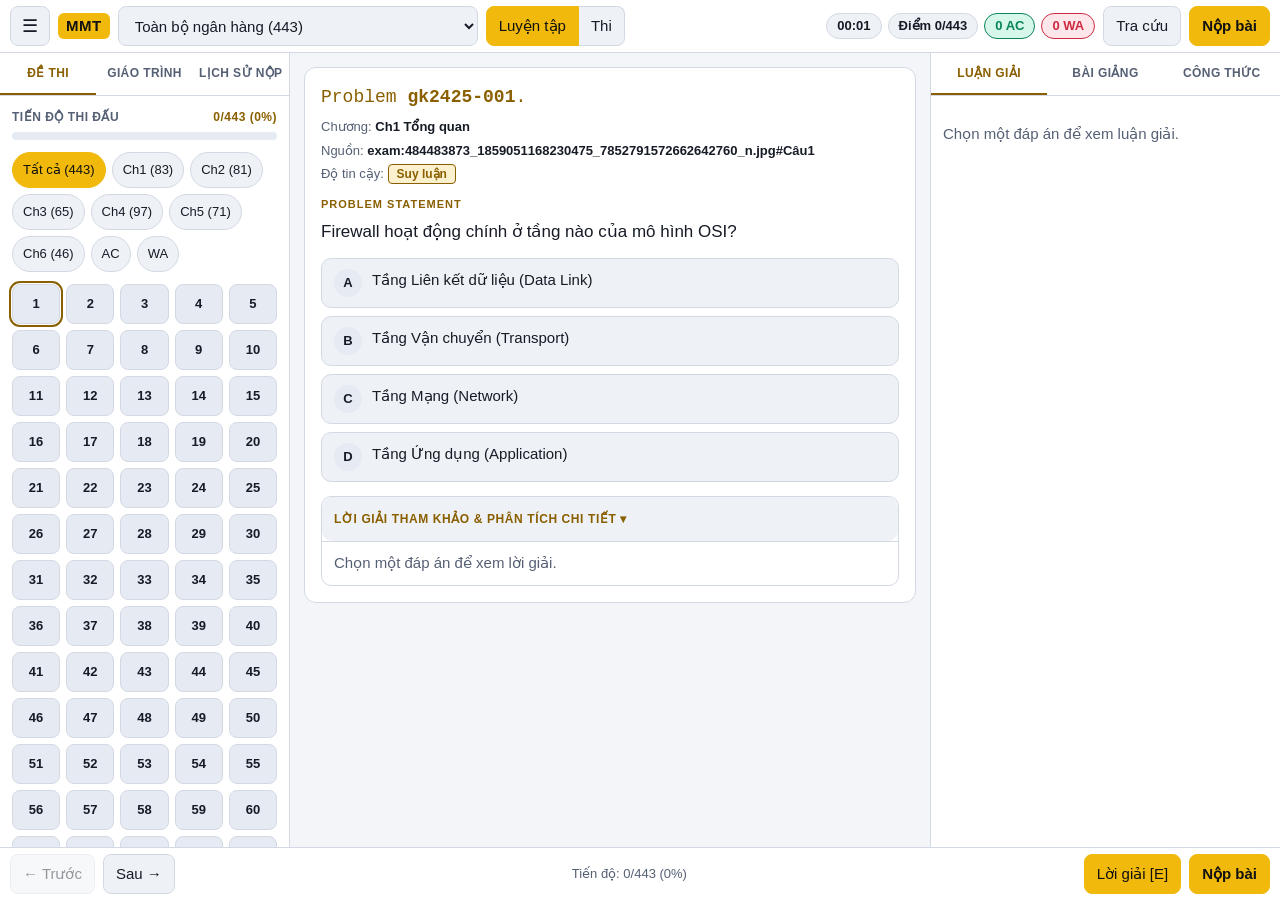
==== index.html @ 911b9953 "Web on trac nghiem Mang may tinh (CSC10008) Co-Authored-By: Claude Sonnet 5.5 <noreply@anthropic.com" ====
<!doctype html>
<html lang="vi">
<head>
<meta charset="utf-8">
<meta name="viewport" content="width=device-width, initial-scale=1">
<title>Ôn trắc nghiệm Mạng máy tính</title>
<link rel="stylesheet" href="style.css">
</head>
<body>
<header class="top">
  <button id="bMenu" class="ic" data-act="menu" aria-label="Mở/đóng danh sách câu hỏi" aria-expanded="false">&#9776;</button>
  <span class="brand">MMT</span>
  <label class="sr" for="selExam">Chọn đề</label>
  <select id="selExam"></select>
  <div class="seg" role="group" aria-label="Chế độ">
    <button data-act="mode" data-m="practice">Luyện tập</button>
    <button data-act="mode" data-m="exam">Thi</button>
  </div>
  <div class="badges">
    <span id="bTime" class="badge">00:00</span>
    <span id="bScore" class="badge"></span>
    <span id="bAc" class="badge ac"></span>
    <span id="bWa" class="badge wa"></span>
  </div>
  <button id="bRef" class="btn" data-act="ref" aria-expanded="false">Tra cứu</button>
  <button id="bSubTop" class="btn pri hideM">Nộp bài</button>
</header>
<div class="body">
  <aside id="left" aria-label="Đề thi, giáo trình, lịch sử">
    <div class="tabs" role="tablist">
      <button role="tab" data-act="ltab" data-t="exam">ĐỀ THI</button>
      <button role="tab" data-act="ltab" data-t="book">GIÁO TRÌNH</button>
      <button role="tab" data-act="ltab" data-t="hist">LỊCH SỬ NỘP</button>
    </div>
    <div id="lpane" class="pane"></div>
  </aside>
  <main id="center"></main>
  <aside id="right" aria-label="Tra cứu">
    <div class="tabs" role="tablist">
      <button role="tab" data-act="rtab" data-t="exp">LUẬN GIẢI</button>
      <button role="tab" data-act="rtab" data-t="th">BÀI GIẢNG</button>
      <button role="tab" data-act="rtab" data-t="fm">CÔNG THỨC</button>
    </div>
    <div id="rpane" class="pane"></div>
  </aside>
  <div id="scrim" data-act="scrim"></div>
</div>
<footer class="bot">
  <button id="bPrev" class="btn" data-act="prev">&larr; Trước</button>
  <button id="bNext" class="btn" data-act="next">Sau &rarr;</button>
  <span id="bProg" class="prog"></span>
  <button id="bExp" class="btn" data-act="exp">Lời giải [E]</button>
  <button id="bSubBot" class="btn pri">Nộp bài</button>
</footer>
<dialog id="res" aria-label="Kết quả"></dialog>
<script src="questions.js"></script>
<script src="q-overview.js"></script>
<script src="q-application.js"></script>
<script src="q-transport.js"></script>
<script src="q-network.js"></script>
<script src="q-link.js"></script>
<script src="q-media.js"></script>
<script src="theory-overview.js"></script>
<script src="theory-application.js"></script>
<script src="theory-transport.js"></script>
<script src="theory-network.js"></script>
<script src="theory-link.js"></script>
<script src="theory-media.js"></script>
<script src="app.js"></script>
</body>
</html>
---- style.css ----
:root {
  --bg: #070a12; --panel: #0d111b; --panel2: #131826; --cell: #1b2233; --line: #232a3b;
  --txt: #f2f4f8; --mut: #8a93a6; --btn: #f0b90b; --acc: #f0b90b; --accbg: rgba(240, 185, 11, .13); --onacc: #111;
  --ok: #0ecb81; --okbg: rgba(14, 203, 129, .14); --bad: #f6465d; --badbg: rgba(246, 70, 93, .14);
  --shadow: rgba(0, 0, 0, .6);
  color-scheme: dark;
}
@media (prefers-color-scheme: light) {
  :root {
    --bg: #f3f5f9; --panel: #fff; --panel2: #eef1f6; --cell: #e6eaf2; --line: #d3d9e4;
    --txt: #161b26; --mut: #566074; --btn: #f0b90b; --acc: #8a5f00; --accbg: rgba(240, 185, 11, .2); --onacc: #111;
    --ok: #08855a; --okbg: rgba(14, 203, 129, .16); --bad: #cf2a42; --badbg: rgba(246, 70, 93, .13);
    --shadow: rgba(20, 30, 50, .35);
    color-scheme: light;
  }
}
* { box-sizing: border-box; }
html, body { margin: 0; height: 100%; }
body {
  background: var(--bg); color: var(--txt); display: flex; flex-direction: column; overflow: hidden;
  font: 15px/1.5 Inter, -apple-system, "Segoe UI", Roboto, sans-serif;
}
button, select { font: inherit; color: inherit; }
button { cursor: pointer; }
button:disabled { opacity: .45; cursor: default; }
:focus-visible { outline: 2px solid var(--acc); outline-offset: 2px; }
.sr { position: absolute; width: 1px; height: 1px; overflow: hidden; clip: rect(0 0 0 0); }
.mono, .pid { font-family: ui-monospace, Consolas, "Courier New", monospace; }

/* top bar */
.top { display: flex; flex-wrap: wrap; align-items: center; gap: 6px 8px; padding: 6px 10px; background: var(--panel); border-bottom: 1px solid var(--line); }
.ic, .btn, .seg button, select {
  min-height: 40px; border: 1px solid var(--line); background: var(--panel2); border-radius: 8px; padding: 0 12px;
}
.ic { width: 40px; padding: 0; font-size: 18px; }
.brand { background: var(--btn); color: var(--onacc); font-weight: 800; border-radius: 6px; padding: 2px 8px; letter-spacing: .5px; }
select { flex: 1 1 170px; min-width: 0; max-width: 360px; background: var(--panel2); }
.seg { display: flex; }
.seg button { border-radius: 0; }
.seg button:first-child { border-radius: 8px 0 0 8px; }
.seg button:last-child { border-radius: 0 8px 8px 0; border-left: 0; }
.seg [aria-pressed="true"], .chips [aria-pressed="true"], .btn[aria-pressed="true"] { background: var(--btn) !important; color: var(--onacc) !important; border-color: var(--btn) !important; }
.badges { display: flex; flex-wrap: wrap; gap: 6px; margin-left: auto; }
.badge { border: 1px solid var(--line); border-radius: 999px; padding: 2px 10px; font-size: 13px; font-weight: 600; background: var(--panel2); font-variant-numeric: tabular-nums; }
.badge.ac { color: var(--ok); background: var(--okbg); border-color: var(--ok); }
.badge.wa { color: var(--bad); background: var(--badbg); border-color: var(--bad); }
.badge.low { color: var(--bad); border-color: var(--bad); }
.btn.pri { background: var(--btn); color: var(--onacc); border-color: var(--btn); font-weight: 700; }
[hidden] { display: none !important; }

/* layout */
.body { flex: 1; min-height: 0; display: flex; position: relative; overflow: hidden; }
#center { flex: 1; min-width: 0; overflow-y: auto; padding: 14px; }
aside { display: flex; flex-direction: column; background: var(--panel); min-height: 0; }
#left { width: 290px; border-right: 1px solid var(--line); }
#right { width: 350px; border-left: 1px solid var(--line); }
body:not(.L) #left, body:not(.R) #right { display: none; }
.pane { flex: 1; overflow-y: auto; overflow-wrap: anywhere; padding: 12px; min-height: 0; }
.tabs { display: flex; border-bottom: 1px solid var(--line); }
.tabs button { flex: 1; min-height: 42px; border: 0; border-bottom: 2px solid transparent; background: none; font-size: 12px; font-weight: 700; letter-spacing: .4px; color: var(--mut); padding: 0 4px; }
.tabs button[aria-selected="true"] { color: var(--acc); border-bottom-color: var(--acc); }
#scrim { display: none; }
.bot { display: flex; flex-wrap: wrap; align-items: center; gap: 6px 8px; padding: 6px 10px; background: var(--panel); border-top: 1px solid var(--line); }
.prog { margin: 0 auto; color: var(--mut); font-size: 13px; }

/* problem card */
.card { max-width: 860px; margin: 0 auto 12px; background: var(--panel); border: 1px solid var(--line); border-radius: 12px; padding: 16px; }
.pid { color: var(--acc); font-size: 18px; margin: 0 0 6px; }
.pid b { font-weight: 700; }
.metar { display: flex; flex-wrap: wrap; gap: 4px 16px; color: var(--mut); font-size: 13px; margin-bottom: 12px; overflow-wrap: anywhere; }
.metar b { color: var(--txt); font-weight: 600; }
.lbl { font-size: 11px; letter-spacing: 1px; color: var(--acc); font-weight: 700; margin: 10px 0 6px; }
.q { font-size: 17px; margin: 0 0 14px; white-space: pre-wrap; overflow-wrap: anywhere; }
.tag { display: inline-block; border-radius: 4px; padding: 0 8px; font-size: 12px; font-weight: 700; border: 1px solid; }
.tag.verified { color: var(--ok); background: var(--okbg); }
.tag.derived { color: var(--acc); background: var(--accbg); }
.tag.unsure { color: var(--bad); background: var(--badbg); }
.warn { border-left: 3px solid var(--bad); background: var(--badbg); padding: 6px 10px; border-radius: 4px; margin: 0 0 12px; font-size: 14px; }
.opt { display: flex; align-items: flex-start; gap: 10px; width: 100%; min-height: 48px; text-align: left; margin: 0 0 8px; padding: 10px 12px; background: var(--panel2); border: 1px solid var(--line); border-radius: 10px; overflow-wrap: anywhere; }
.opt:hover:not(.lock) { border-color: var(--acc); }
.chip { flex: none; width: 28px; height: 28px; border-radius: 50%; background: var(--cell); display: grid; place-items: center; font-weight: 700; font-size: 13px; }
.opt.sel { border-color: var(--acc); background: var(--accbg); }
.opt.sel .chip { background: var(--btn); color: var(--onacc); }
.opt.ok { border-color: var(--ok); background: var(--okbg); }
.opt.ok .chip { background: var(--ok); color: #04130c; }
.opt.bad { border-color: var(--bad); background: var(--badbg); }
.opt.bad .chip { background: var(--bad); color: #fff; }
.exp { margin-top: 14px; border: 1px solid var(--line); border-radius: 10px; }
.exp > button { width: 100%; min-height: 44px; text-align: left; background: var(--panel2); border: 0; border-radius: 10px; padding: 0 12px; font-size: 12px; font-weight: 700; letter-spacing: .6px; color: var(--acc); }
.exp > div { padding: 10px 12px; border-top: 1px solid var(--line); overflow-wrap: anywhere; }
.muted, .empty { color: var(--mut); }
.empty { text-align: center; padding: 40px 10px; }

/* sidebar bits */
.prow { display: flex; justify-content: space-between; font-size: 12px; font-weight: 700; letter-spacing: .5px; color: var(--mut); margin-bottom: 6px; }
.prow b { color: var(--acc); }
.meter { height: 8px; background: var(--cell); border-radius: 4px; overflow: hidden; }
.meter i { display: block; height: 100%; background: var(--btn); }
.chips { display: flex; flex-wrap: wrap; gap: 6px; margin: 12px 0; }
.chips button { min-height: 36px; padding: 0 10px; border-radius: 999px; border: 1px solid var(--line); background: var(--panel2); font-size: 13px; }
.grid { display: grid; grid-template-columns: repeat(auto-fill, minmax(46px, 1fr)); gap: 6px; }
.cell { min-height: 40px; border-radius: 8px; border: 1px solid var(--line); background: var(--cell); font-weight: 600; font-size: 13px; }
.cell.sel { background: var(--accbg); border-color: var(--acc); color: var(--acc); }
.cell.ac { background: var(--okbg); border-color: var(--ok); color: var(--ok); }
.cell.wa { background: var(--badbg); border-color: var(--bad); color: var(--bad); }
.cell[aria-current="true"] { outline: 2px solid var(--acc); outline-offset: 1px; }
.chcard { display: block; width: 100%; text-align: left; min-height: 56px; margin-bottom: 8px; padding: 10px 12px; background: var(--panel2); border: 1px solid var(--line); border-radius: 10px; }
.chcard:hover { border-color: var(--acc); }
.chcard b { display: block; color: var(--acc); }
.chcard small, .sub small { color: var(--mut); }
.brow { margin-bottom: 10px; }
.bl { display: flex; justify-content: space-between; gap: 8px; font-size: 13px; margin-bottom: 3px; }
h2 { font-size: 13px; letter-spacing: .8px; color: var(--acc); margin: 16px 0 8px; text-transform: uppercase; }
h2:first-child { margin-top: 0; }
.sub { display: flex; justify-content: space-between; gap: 8px; padding: 8px 0; border-bottom: 1px solid var(--line); font-size: 13px; }
.sub > div { min-width: 0; }
.sub small { display: block; }
.sc { text-align: right; flex: none; }
.sc b { color: var(--acc); font-size: 16px; }
.danger { margin-top: 14px; width: 100%; min-height: 40px; color: var(--bad); background: none; border: 1px solid var(--bad); border-radius: 8px; }

/* theory text */
.tb { margin: 0 0 8px; overflow-wrap: anywhere; }
.tb p { margin: 0 0 6px; }
.tb code, .tb pre { font-family: ui-monospace, Consolas, monospace; background: var(--cell); border-radius: 4px; padding: 1px 4px; }
.tb pre { padding: 8px; overflow-x: auto; white-space: pre-wrap; }
.tb table { border-collapse: collapse; display: block; overflow-x: auto; max-width: 100%; }
.tb th, .tb td { border: 1px solid var(--line); padding: 3px 8px; }
.th h3 { color: var(--acc); font-size: 14px; margin: 14px 0 6px; }

/* results modal */
dialog { background: var(--panel); color: var(--txt); border: 1px solid var(--line); border-radius: 14px; padding: 18px; width: min(560px, calc(100vw - 20px)); max-height: calc(100dvh - 20px); overflow-y: auto; }
dialog::backdrop { background: var(--shadow); }
.big { font-size: 40px; font-weight: 800; color: var(--acc); line-height: 1.1; }
.big small { font-size: 18px; color: var(--mut); }
.rg { display: grid; grid-template-columns: repeat(auto-fill, minmax(40px, 1fr)); gap: 5px; margin: 6px 0 14px; }
.row { display: flex; flex-wrap: wrap; gap: 8px; }

@media (max-width: 1099px) {
  aside { position: absolute; top: 0; bottom: 0; z-index: 20; box-shadow: 0 0 24px var(--shadow); visibility: hidden; transition: transform .2s, visibility .2s; }
  #left, #right { width: min(88vw, 340px); }
  #left { left: 0; transform: translateX(-102%); }
  #right { right: 0; transform: translateX(102%); }
  body:not(.L) #left, body:not(.R) #right { display: flex; }
  body.L #left, body.R #right { transform: none; visibility: visible; }
  body.L #scrim, body.R #scrim { display: block; position: absolute; inset: 0; z-index: 10; background: var(--shadow); }
}
@media (max-width: 700px) {
  .hideM, .brand { display: none; }
  #center { padding: 8px; }
  .card { padding: 12px; }
  .badges { margin-left: 0; }
  .prog { order: 5; width: 100%; text-align: center; margin: 0; }
  .bot .btn { flex: 1; padding: 0 6px; }
}
@media (prefers-reduced-motion: reduce) { aside { transition: none; } }
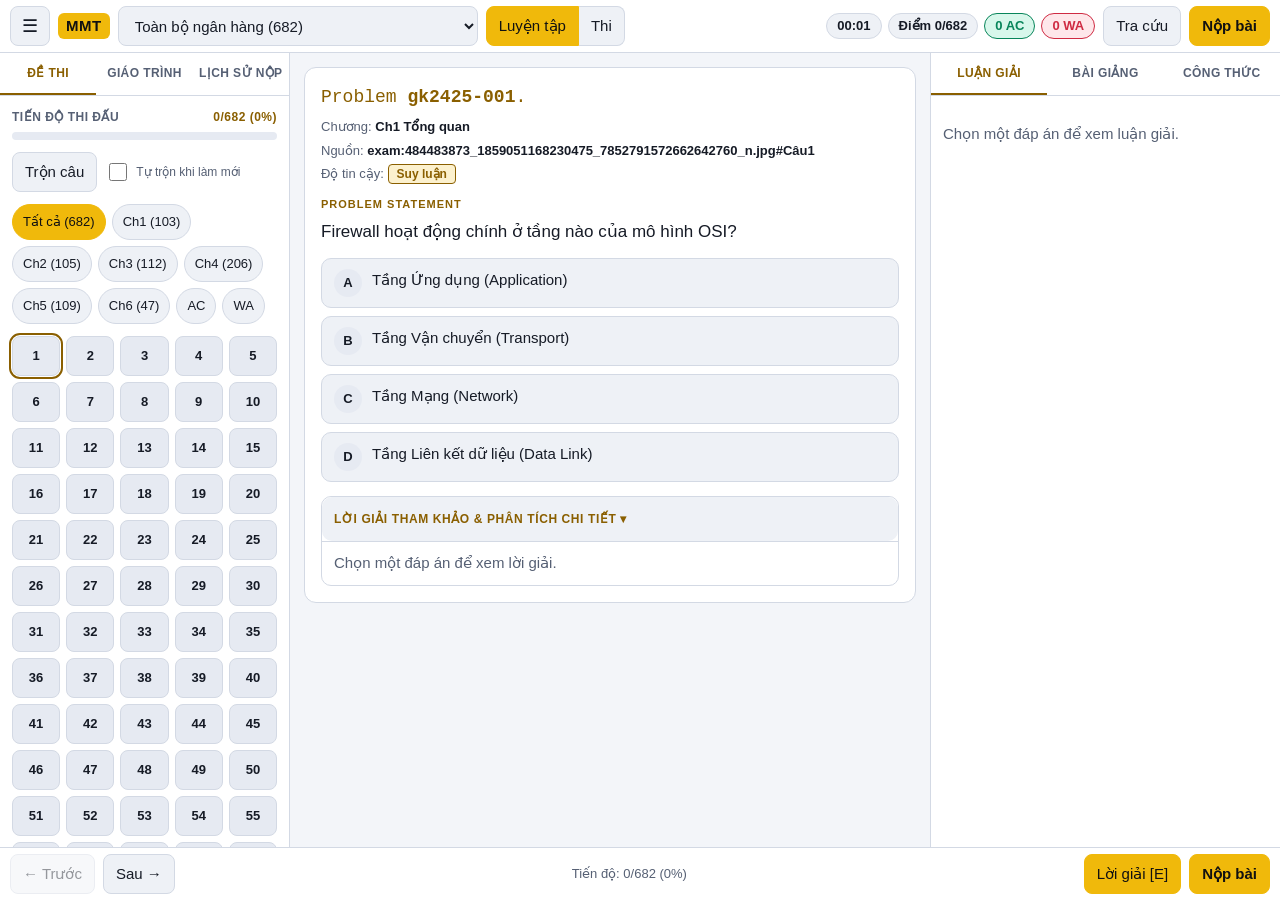
==== commit 152e0d32: "Them 3 muc rieng (Ch1/Ch2/Ch3, 60 cau) va 179 cau tu file all-in-one Co-Authored-By: Claude Sonnet 5" ====
--- a/index.html
+++ b/index.html
@@ -60,6 +60,8 @@
 <script src="q-network.js"></script>
 <script src="q-link.js"></script>
 <script src="q-media.js"></script>
+<script src="q-user.js"></script>
+<script src="q-allinone.js"></script>
 <script src="theory-overview.js"></script>
 <script src="theory-application.js"></script>
 <script src="theory-transport.js"></script>
--- a/style.css
+++ b/style.css
@@ -154,3 +154,8 @@
   .bot .btn { flex: 1; padding: 0 6px; }
 }
 @media (prefers-reduced-motion: reduce) { aside { transition: none; } }
+
+.shufrow { display: flex; flex-wrap: wrap; align-items: center; gap: 8px; margin: 12px 0 0; }
+.shufrow .btn { min-height: 40px; }
+.chk { display: flex; align-items: center; gap: 6px; font-size: 12px; color: var(--mut); min-height: 36px; }
+.chk input { width: 18px; height: 18px; accent-color: var(--btn); }
